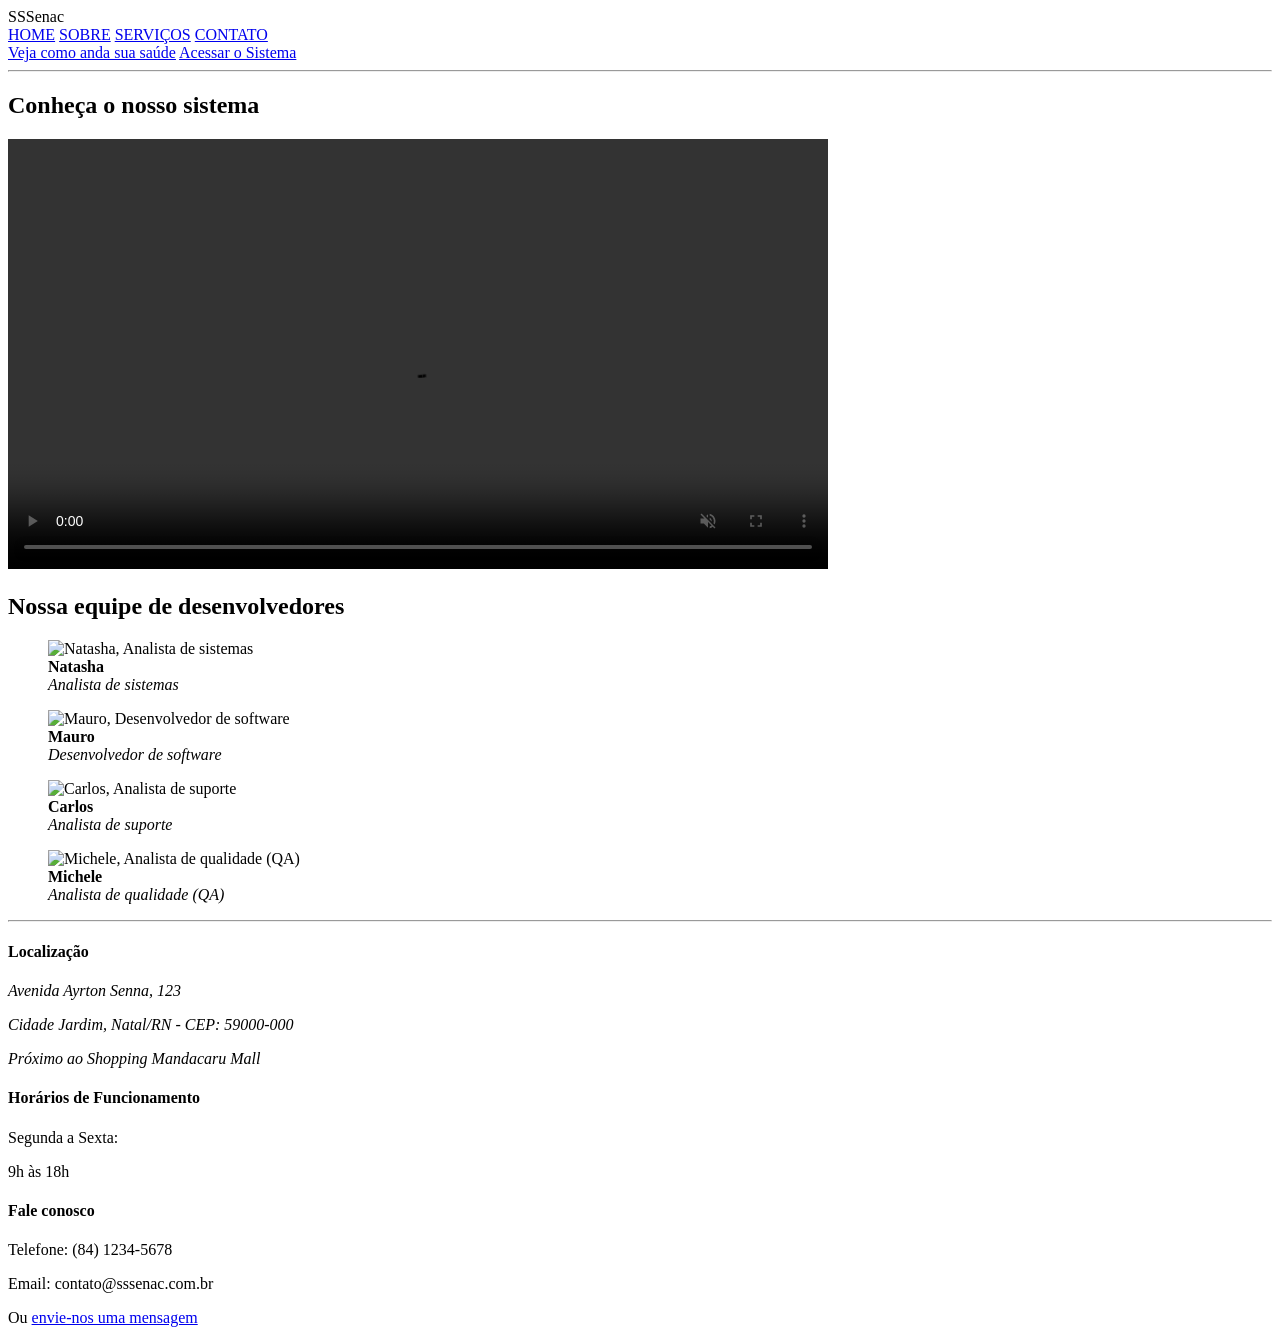
==== index.html @ 485415e0 "primeiro commit: index" ====
<!DOCTYPE html>
<html lang="pt-br">

<head>
    <meta charset="UTF-8">
    <meta name="application-name" content="Projeto SSSenac">
    <meta name="author" content="DevCazzolli">
    <meta name="description" content="SSSenac, Sistema de Saúde Senac, Saúde do Cidadão, funções básicas de saúde">
    <meta name="language" content="pt-br">
    <meta name="viewport" content="width=device-width, initial-scale=1.0">
    <title>Senac - Index</title>
    <link rel="shortcut icon" href="img/imagem 01.jpeg" type="image/x-icon">
</head>

<body>
    <header>
        <!-- LOGOMARCA -->
        <div>
            <span>SS</span><span>Senac</span>
        </div>
        <!-- BARRA DE NAVEGAÇÃO -->
        <nav>
            <a href="index.html">HOME</a>
            <a href="sobre.html">SOBRE</a>
            <a href="servicos.html">SERVIÇOS</a>
            <a href="contato.html">CONTATO</a>
        </nav>
        <!-- BOTÃO PARA A ÁREA DE CÁLCULOS DE SAÚDE -->
        <a href="calc_saude.html" target="_blank"> Veja como anda sua saúde</a>
        <!-- BOTÃO DE ACESSO AO SISTEMA PRINCIPAL -->
        <a href="#" target="_blank">Acessar o Sistema</a>
    </header>

    <hr>

    <main>

        <section>
            <h2>Conheça o nosso sistema</h2>

            <div>
                <video width="820px" height="430px" controls autoplay muted loop>
                    <source src="video/animacao_med.mp4" type="video/mp4" />
                </video>

            </div>

        </section>
        <section>

            <h2>Nossa equipe de desenvolvedores</h2>
            <figure>
                <img src="img/dev1.png" width="200px" height="200px" title="Natasha"
                    alt="Natasha, Analista de sistemas">
                <figcaption>
                    <strong>Natasha</strong> <br>
                    <em>Analista de sistemas</em>
                </figcaption>
            </figure>

            <figure>
                <img src="img/dev2.png" width="200px" height="200px" title="Mauro"
                    alt="Mauro, Desenvolvedor de software">
                <figcaption>
                    <strong>Mauro</strong> <br>
                    <em>Desenvolvedor de software</em>
                </figcaption>
            </figure>

            <figure>
                <img src="img/dev3.png" width="200px" height="200px" title="Carlos" alt="Carlos, Analista de suporte">
                <figcaption>
                    <strong>Carlos</strong> <br>
                    <em>Analista de suporte</em>
                </figcaption>
            </figure>

            <figure>
                <img src="img/dev4.png" width="200px" height="200px" title="Michele" alt="Michele, Analista de qualidade (QA)">
                <figcaption>
                    <strong>Michele</strong> <br>
                    <em>Analista de qualidade (QA)</em>
                </figcaption>
            </figure>


        </section>


    </main>

    <hr>

    <footer>
        <!-- ENDEREÇO -->
        <div>
            <h4>Localização</h4>
            <address>
                <p>Avenida Ayrton Senna, 123</p>
                <p>Cidade Jardim, Natal/RN - CEP: 59000-000</p>
                <p>
                    Próximo ao <city>Shopping Mandacaru Mall</city>
                </p>
            </address>
        </div>
        <!-- HORÁRIO DE FUNCIONAMENTO -->
        <div>
            <h4>Horários de Funcionamento</h4>
            <p>Segunda a Sexta:</p>
            <p>9h às 18h</p>
        </div>
        <!-- CONTATO -->
        <div>
            <h4>Fale conosco</h4>
            <p>Telefone: (84) 1234-5678</p>
            <p>Email: contato@sssenac.com.br</p>
            <p>Ou <a href="contato.html">envie-nos uma mensagem</a></p>
        </div>
    </footer>
</body>

</html>
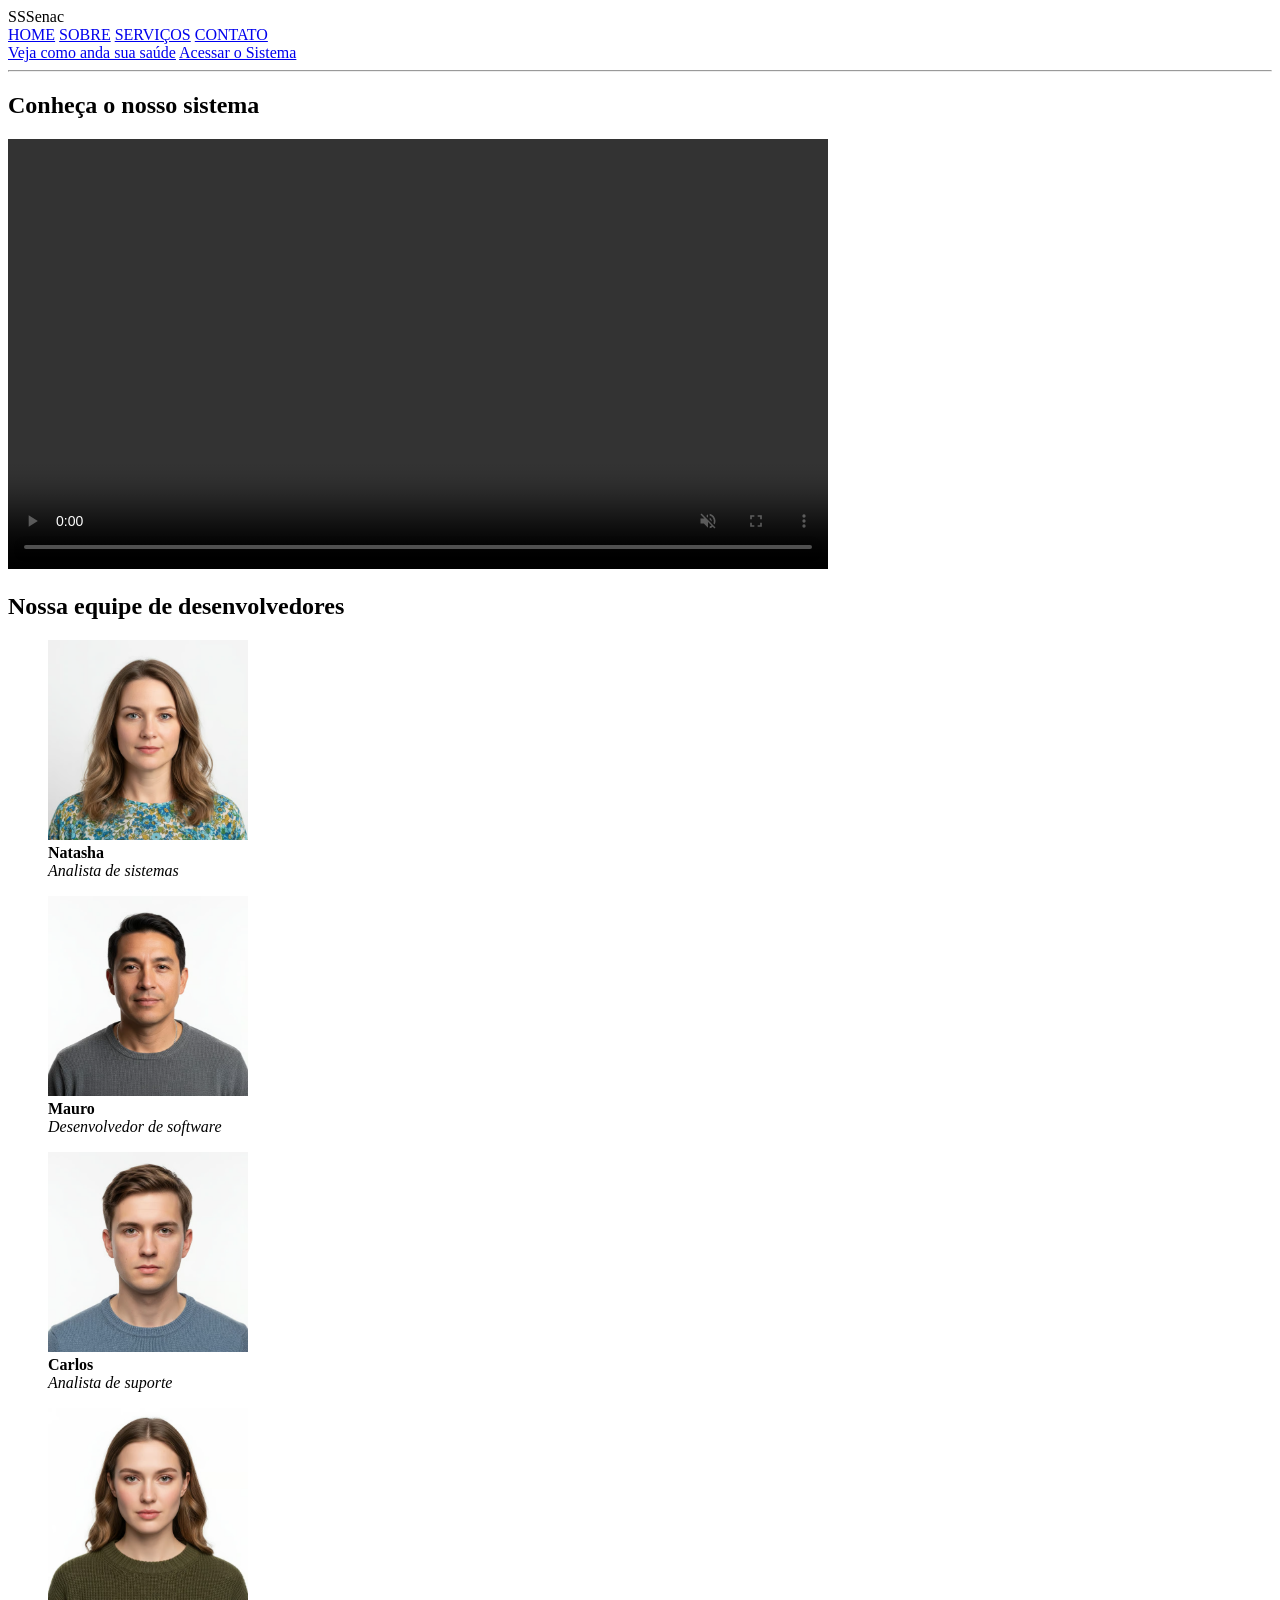
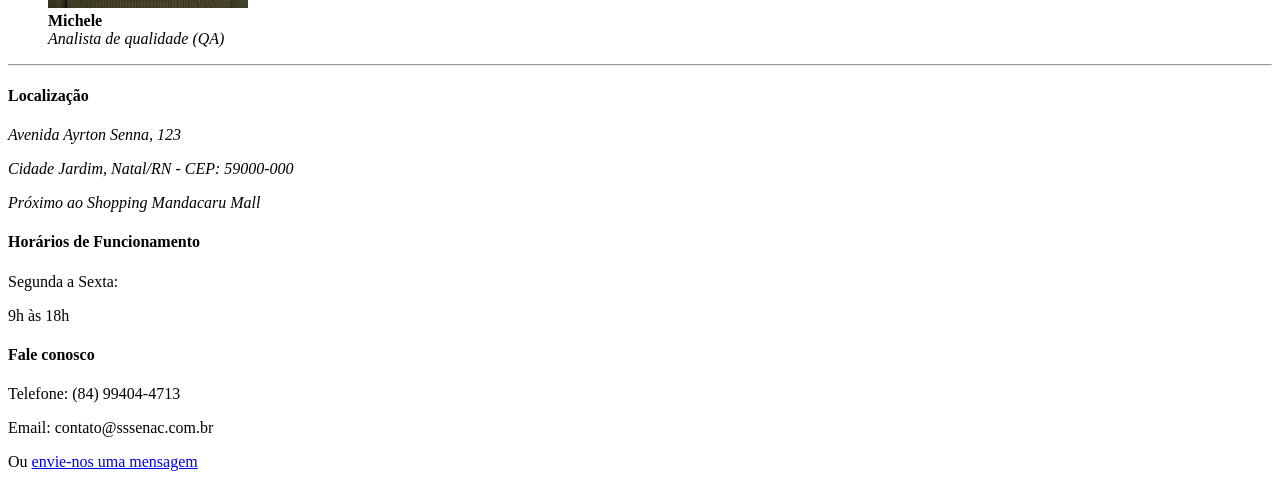
==== commit 5ac2418a: "terceiro commit teste" ====
--- a/index.html
+++ b/index.html
@@ -112,7 +112,7 @@
         <!-- CONTATO -->
         <div>
             <h4>Fale conosco</h4>
-            <p>Telefone: (84) 1234-5678</p>
+            <p>Telefone: (84) 99404-4713</p>
             <p>Email: contato@sssenac.com.br</p>
             <p>Ou <a href="contato.html">envie-nos uma mensagem</a></p>
         </div>
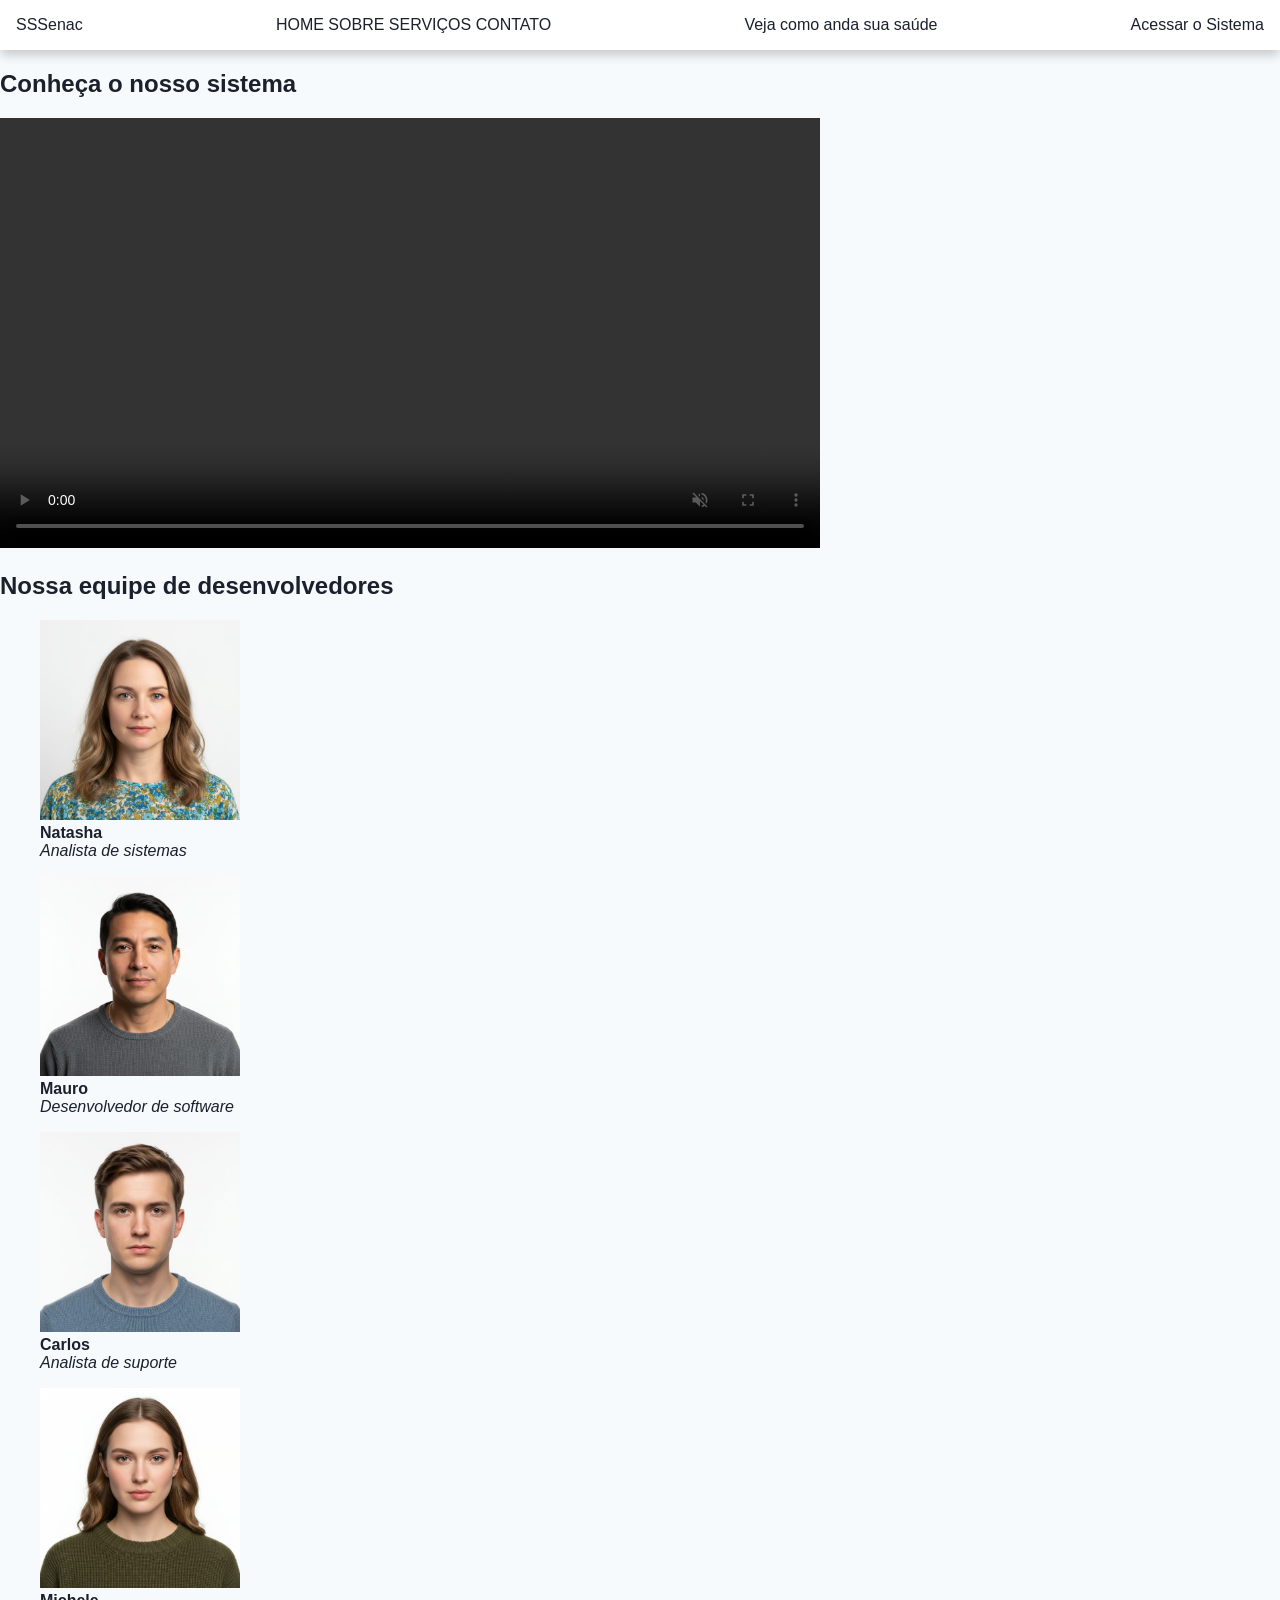
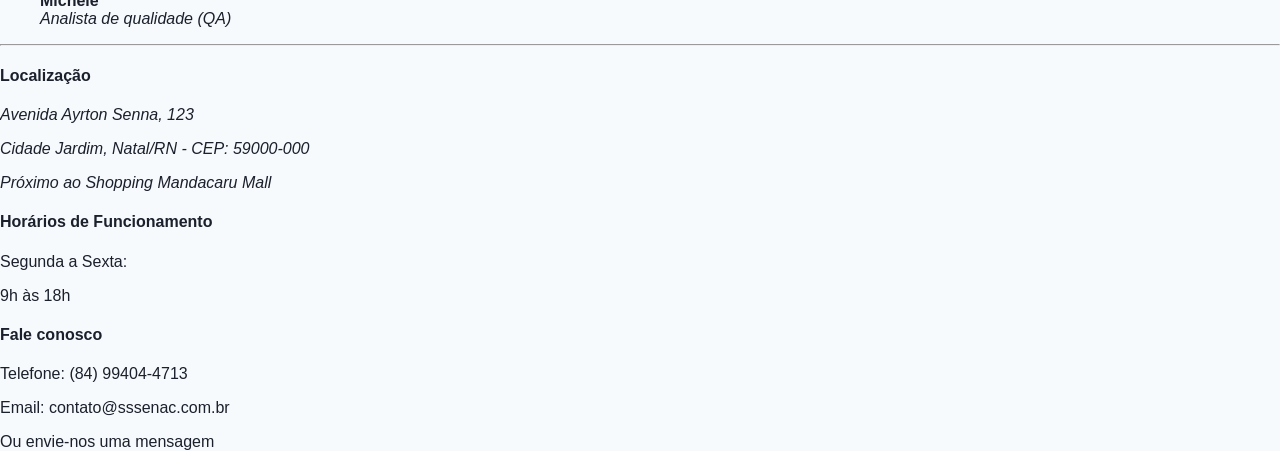
==== commit 3bd557f0: "aula23-04" ====
--- a/index.html
+++ b/index.html
@@ -10,113 +10,134 @@
     <meta name="viewport" content="width=device-width, initial-scale=1.0">
     <title>Senac - Index</title>
     <link rel="shortcut icon" href="img/imagem 01.jpeg" type="image/x-icon">
+    <link href="css/estilo.css" rel="stylesheet">
 </head>
 
 <body>
-    <header>
-        <!-- LOGOMARCA -->
-        <div>
-            <span>SS</span><span>Senac</span>
-        </div>
-        <!-- BARRA DE NAVEGAÇÃO -->
-        <nav>
-            <a href="index.html">HOME</a>
-            <a href="sobre.html">SOBRE</a>
-            <a href="servicos.html">SERVIÇOS</a>
-            <a href="contato.html">CONTATO</a>
-        </nav>
-        <!-- BOTÃO PARA A ÁREA DE CÁLCULOS DE SAÚDE -->
-        <a href="calc_saude.html" target="_blank"> Veja como anda sua saúde</a>
-        <!-- BOTÃO DE ACESSO AO SISTEMA PRINCIPAL -->
-        <a href="#" target="_blank">Acessar o Sistema</a>
-    </header>
 
-    <hr>
+    <div id="principal"> <!--inicio do corpo do html-->
 
-    <main>
+        <header class="header">
 
-        <section>
-            <h2>Conheça o nosso sistema</h2>
+            <div class="container">
 
-            <div>
-                <video width="820px" height="430px" controls autoplay muted loop>
-                    <source src="video/animacao_med.mp4" type="video/mp4" />
-                </video>
+                <div class="header-content">
+                    
+                    <!-- LOGOMARCA -->
+                    <div class="logo">
+                        <span class="primary-color">SS</span><span class="secondary-color">Senac</span>
+                    </div>
+                    
+                    <!-- BARRA DE NAVEGAÇÃO -->
+                    <nav class="nav-menu">
+                        <a href="index.html">HOME</a>
+                        <a href="sobre.html">SOBRE</a>
+                        <a href="servicos.html">SERVIÇOS</a>
+                        <a href="contato.html">CONTATO</a>
+                    </nav>
+                    
+                    <!-- BOTÃO PARA A ÁREA DE CÁLCULOS DE SAÚDE -->
+                    <a href="calc_saude.html" target="_blank" class="btn-saude"> Veja como anda sua saúde</a>
+                    
+                    <!-- BOTÃO DE ACESSO AO SISTEMA PRINCIPAL -->
+                    <a href="#" target="_blank" class="btn-login">Acessar o Sistema</a>
+                
+                </div>
 
             </div>
 
-        </section>
-        <section>
+        </header>
 
-            <h2>Nossa equipe de desenvolvedores</h2>
-            <figure>
-                <img src="img/dev1.png" width="200px" height="200px" title="Natasha"
-                    alt="Natasha, Analista de sistemas">
-                <figcaption>
-                    <strong>Natasha</strong> <br>
-                    <em>Analista de sistemas</em>
-                </figcaption>
-            </figure>
+       
 
-            <figure>
-                <img src="img/dev2.png" width="200px" height="200px" title="Mauro"
-                    alt="Mauro, Desenvolvedor de software">
-                <figcaption>
-                    <strong>Mauro</strong> <br>
-                    <em>Desenvolvedor de software</em>
-                </figcaption>
-            </figure>
+        <main>
 
-            <figure>
-                <img src="img/dev3.png" width="200px" height="200px" title="Carlos" alt="Carlos, Analista de suporte">
-                <figcaption>
-                    <strong>Carlos</strong> <br>
-                    <em>Analista de suporte</em>
-                </figcaption>
-            </figure>
+            <section>
+                <h2>Conheça o nosso sistema</h2>
 
-            <figure>
-                <img src="img/dev4.png" width="200px" height="200px" title="Michele" alt="Michele, Analista de qualidade (QA)">
-                <figcaption>
-                    <strong>Michele</strong> <br>
-                    <em>Analista de qualidade (QA)</em>
-                </figcaption>
-            </figure>
+                <div>
+                    <video width="820px" height="430px" controls autoplay muted loop>
+                        <source src="video/animacao_med.mp4" type="video/mp4" />
+                    </video>
+
+                </div>
+
+            </section>
+            <section>
+
+                <h2>Nossa equipe de desenvolvedores</h2>
+                <figure>
+                    <img src="img/dev1.png" width="200px" height="200px" title="Natasha"
+                        alt="Natasha, Analista de sistemas">
+                    <figcaption>
+                        <strong>Natasha</strong> <br>
+                        <em>Analista de sistemas</em>
+                    </figcaption>
+                </figure>
+
+                <figure>
+                    <img src="img/dev2.png" width="200px" height="200px" title="Mauro"
+                        alt="Mauro, Desenvolvedor de software">
+                    <figcaption>
+                        <strong>Mauro</strong> <br>
+                        <em>Desenvolvedor de software</em>
+                    </figcaption>
+                </figure>
+
+                <figure>
+                    <img src="img/dev3.png" width="200px" height="200px" title="Carlos"
+                        alt="Carlos, Analista de suporte">
+                    <figcaption>
+                        <strong>Carlos</strong> <br>
+                        <em>Analista de suporte</em>
+                    </figcaption>
+                </figure>
+
+                <figure>
+                    <img src="img/dev4.png" width="200px" height="200px" title="Michele"
+                        alt="Michele, Analista de qualidade (QA)">
+                    <figcaption>
+                        <strong>Michele</strong> <br>
+                        <em>Analista de qualidade (QA)</em>
+                    </figcaption>
+                </figure>
 
 
-        </section>
+            </section>
 
 
-    </main>
+        </main>
 
-    <hr>
+        <hr>
 
-    <footer>
-        <!-- ENDEREÇO -->
-        <div>
-            <h4>Localização</h4>
-            <address>
-                <p>Avenida Ayrton Senna, 123</p>
-                <p>Cidade Jardim, Natal/RN - CEP: 59000-000</p>
-                <p>
-                    Próximo ao <city>Shopping Mandacaru Mall</city>
-                </p>
-            </address>
-        </div>
-        <!-- HORÁRIO DE FUNCIONAMENTO -->
-        <div>
-            <h4>Horários de Funcionamento</h4>
-            <p>Segunda a Sexta:</p>
-            <p>9h às 18h</p>
-        </div>
-        <!-- CONTATO -->
-        <div>
-            <h4>Fale conosco</h4>
-            <p>Telefone: (84) 99404-4713</p>
-            <p>Email: contato@sssenac.com.br</p>
-            <p>Ou <a href="contato.html">envie-nos uma mensagem</a></p>
-        </div>
-    </footer>
+        <footer>
+            <!-- ENDEREÇO -->
+            <div>
+                <h4>Localização</h4>
+                <address>
+                    <p>Avenida Ayrton Senna, 123</p>
+                    <p>Cidade Jardim, Natal/RN - CEP: 59000-000</p>
+                    <p>
+                        Próximo ao <city>Shopping Mandacaru Mall</city>
+                    </p>
+                </address>
+            </div>
+            <!-- HORÁRIO DE FUNCIONAMENTO -->
+            <div>
+                <h4>Horários de Funcionamento</h4>
+                <p>Segunda a Sexta:</p>
+                <p>9h às 18h</p>
+            </div>
+            <!-- CONTATO -->
+            <div>
+                <h4>Fale conosco</h4>
+                <p>Telefone: (84) 99404-4713</p>
+                <p>Email: contato@sssenac.com.br</p>
+                <p>Ou <a href="contato.html">envie-nos uma mensagem</a></p>
+            </div>
+        </footer>
+
+    </div>
 </body>
 
 </html>
--- a/css/estilo.css
+++ b/css/estilo.css
@@ -0,0 +1,55 @@
+:root {
+    --primary-color: #6366f1;
+    --secondary-color: #8b5cf6;
+    --text-color: #1a202c;
+    --alternative-color: #6d28d9;
+
+    --dark-bg-color: #1e293b;
+    --light-bg-color: #f7fafc;
+
+    --white-color: #fff;
+}
+
+* {
+    box-sizing: border-box;
+}
+
+body {
+    margin: 0;
+    padding: 0;
+}
+
+#principal {
+    margin: 0;
+    padding: 0;
+
+    font-family: 'Inter', sans-serif;
+    color: var(--text-color);
+    background-color: var(--light-bg-color);
+}
+
+a {
+    text-decoration: none;
+    color: inherit
+}
+
+.container {
+    width: 100%;
+    max-width: 1280px;
+    margin: 0 auto;
+    padding: 0;
+}
+
+.header {
+    background-color: var(--white-color);
+    box-shadow: 0 6px 10px -1px rgba(0, 0, 0, 0.2);
+    position: sticky;
+    top: 0;
+}
+
+.header-content {
+    display: flex;
+    justify-content: space-between;
+    align-items: center;
+    padding: 16px;
+}
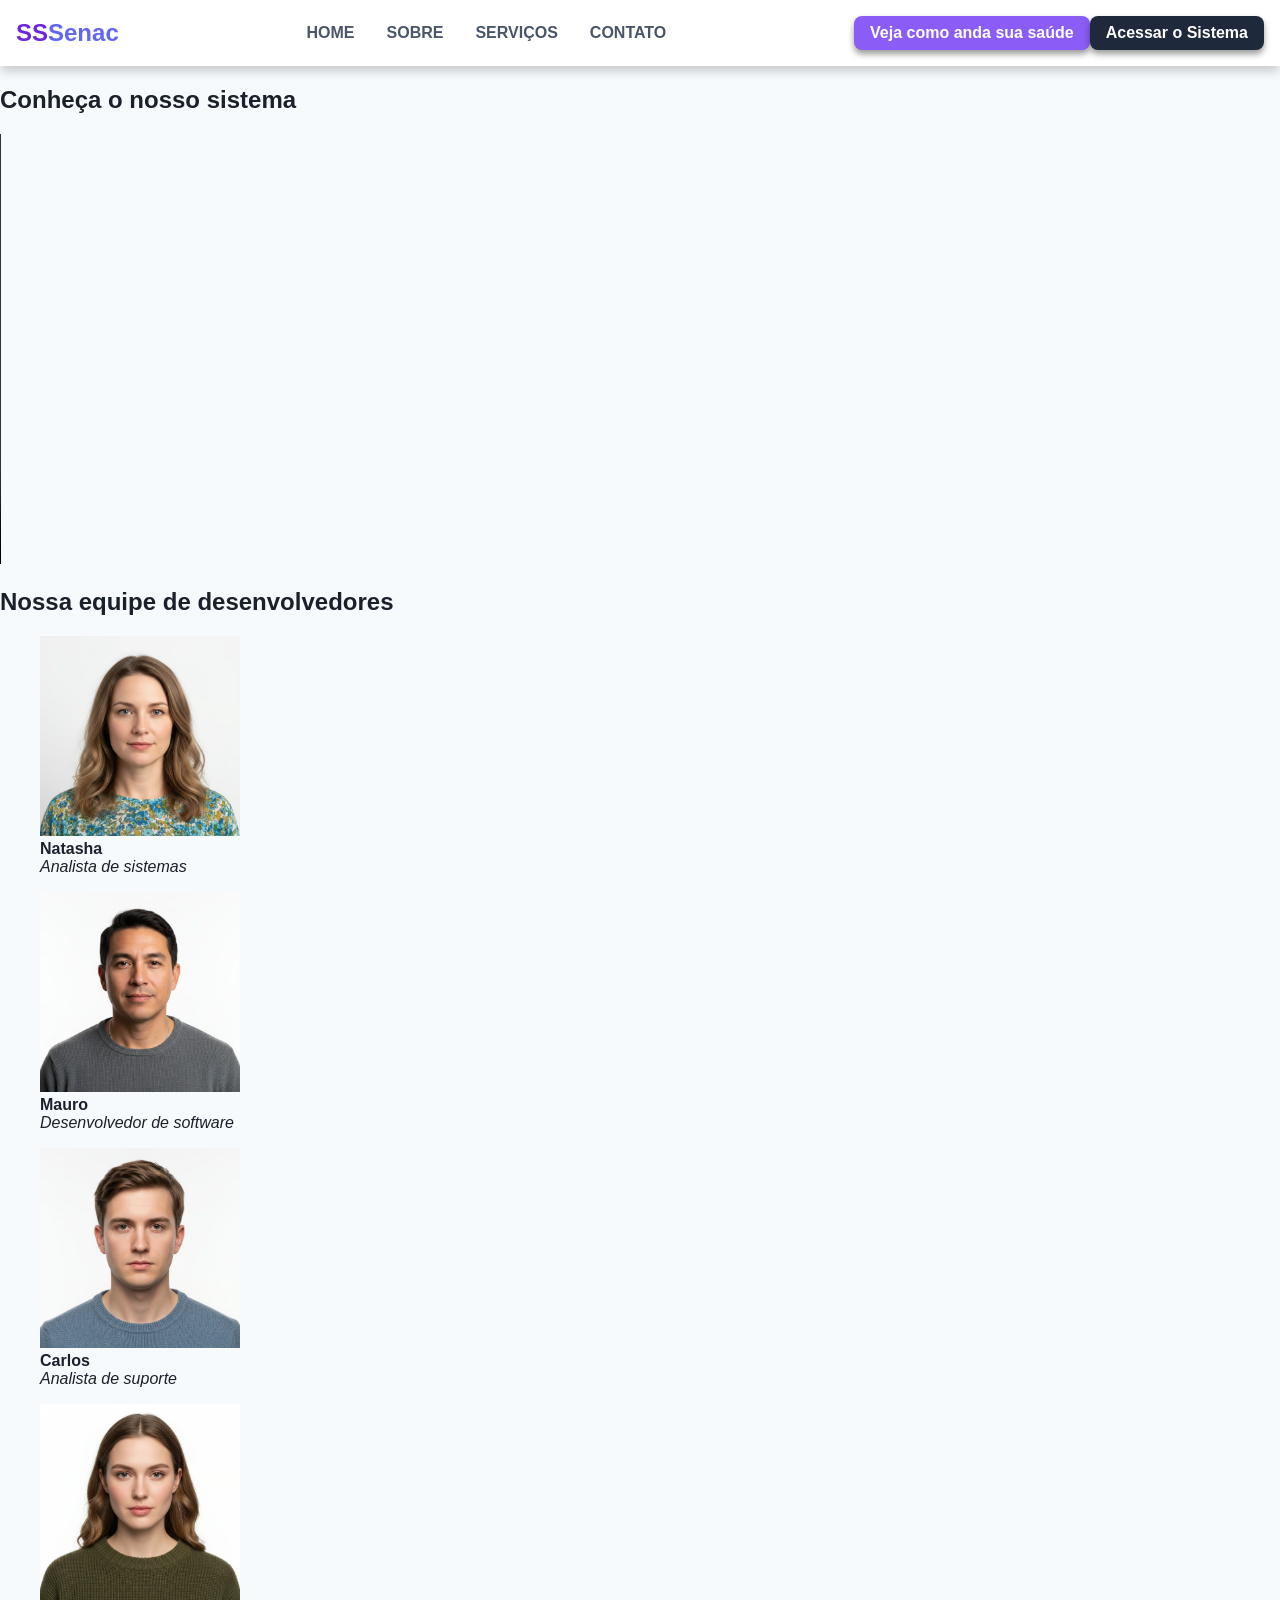
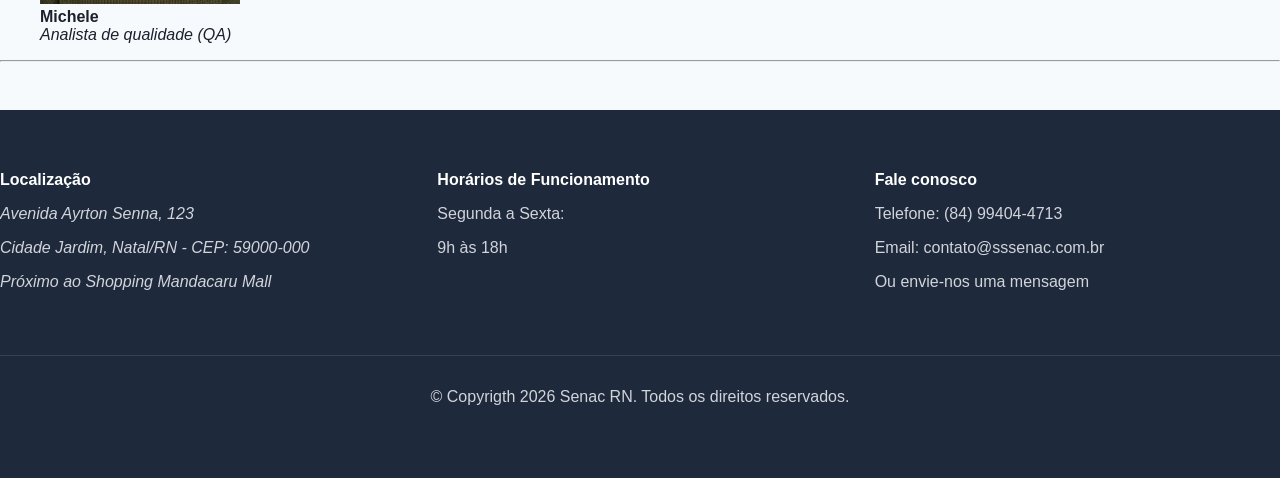
==== commit 78dc87e3: "aula28-04" ====
--- a/index.html
+++ b/index.html
@@ -17,17 +17,17 @@
 
     <div id="principal"> <!--inicio do corpo do html-->
 
-        <header class="header">
+        <header class="header"> <!-- TAG SEMANTICA-->
 
-            <div class="container">
+            <div class="container"> <!-- TAG DE ALINHAMENTO-->
 
                 <div class="header-content">
-                    
+
                     <!-- LOGOMARCA -->
                     <div class="logo">
-                        <span class="primary-color">SS</span><span class="secondary-color">Senac</span>
+                        SS<span>Senac</span>
                     </div>
-                    
+
                     <!-- BARRA DE NAVEGAÇÃO -->
                     <nav class="nav-menu">
                         <a href="index.html">HOME</a>
@@ -35,20 +35,20 @@
                         <a href="servicos.html">SERVIÇOS</a>
                         <a href="contato.html">CONTATO</a>
                     </nav>
-                    
+
                     <!-- BOTÃO PARA A ÁREA DE CÁLCULOS DE SAÚDE -->
                     <a href="calc_saude.html" target="_blank" class="btn-saude"> Veja como anda sua saúde</a>
-                    
+
                     <!-- BOTÃO DE ACESSO AO SISTEMA PRINCIPAL -->
-                    <a href="#" target="_blank" class="btn-login">Acessar o Sistema</a>
-                
+                    <a href="#" target="_blank" class="btn-saude btn-login">Acessar o Sistema</a>
+
                 </div>
 
             </div>
 
         </header>
 
-       
+
 
         <main>
 
@@ -110,31 +110,46 @@
 
         <hr>
 
-        <footer>
-            <!-- ENDEREÇO -->
-            <div>
-                <h4>Localização</h4>
-                <address>
-                    <p>Avenida Ayrton Senna, 123</p>
-                    <p>Cidade Jardim, Natal/RN - CEP: 59000-000</p>
+        <footer id="contato" class="footer"> <!--SEMANTICA-->
+
+            <div class="container"> <!--CONTAINER PARA ALINHAMENTO-->
+                
+                <div class="footer-grid">
+                    <!-- ENDEREÇO -->
+                    <div>
+                        <h4>Localização</h4>
+                        <address>
+                            <p>Avenida Ayrton Senna, 123</p>
+                            <p>Cidade Jardim, Natal/RN - CEP: 59000-000</p>
+                            <p>
+                                Próximo ao <city>Shopping Mandacaru Mall</city>
+                            </p>
+                        </address>
+                    </div>
+                    <!-- HORÁRIO DE FUNCIONAMENTO -->
+                    <div>
+                        <h4>Horários de Funcionamento</h4>
+                        <p>Segunda a Sexta:</p>
+                        <p>9h às 18h</p>
+                    </div>
+                    <!-- CONTATO -->
+                    <div>
+                        <h4>Fale conosco</h4>
+                        <p>Telefone: (84) 99404-4713</p>
+                        <p>Email: contato@sssenac.com.br</p>
+                        <p>Ou <a href="contato.html">envie-nos uma mensagem</a></p>
+                    </div>
+
+                </div>
+                <!--COPYRIGHT-->
+                <div class="footer-copyright"> 
                     <p>
-                        Próximo ao <city>Shopping Mandacaru Mall</city>
+                        &copy; Copyrigth 2026 Senac RN. Todos os direitos reservados. 
                     </p>
-                </address>
+                </div>
+
             </div>
-            <!-- HORÁRIO DE FUNCIONAMENTO -->
-            <div>
-                <h4>Horários de Funcionamento</h4>
-                <p>Segunda a Sexta:</p>
-                <p>9h às 18h</p>
-            </div>
-            <!-- CONTATO -->
-            <div>
-                <h4>Fale conosco</h4>
-                <p>Telefone: (84) 99404-4713</p>
-                <p>Email: contato@sssenac.com.br</p>
-                <p>Ou <a href="contato.html">envie-nos uma mensagem</a></p>
-            </div>
+
         </footer>
 
     </div>
--- a/css/estilo.css
+++ b/css/estilo.css
@@ -8,17 +8,22 @@
     --light-bg-color: #f7fafc;
 
     --white-color: #fff;
+
+    --radius-medio: 8px;
+    --radius-pqno: 4px;
+    --radius-grande: 12px;
 }
 
+/* PRIMEIRA COISA A SE FAZER AO CRIAR UM SITE */
 * {
     box-sizing: border-box;
 }
-
+/* Retirar qualquer formatação dos browser */
 body {
     margin: 0;
     padding: 0;
 }
-
+/* DIV QUE ACOMPANHA O CONTEUDO DO CORPO (BODY) - NÃO É OBRIGATÓRIO, MAS É BOA PRÁTICA */
 #principal {
     margin: 0;
     padding: 0;
@@ -52,4 +57,79 @@
     justify-content: space-between;
     align-items: center;
     padding: 16px;
-}+}
+
+.logo {
+    font-size: 24px;
+    font-weight: 800;
+    color: var(--alternative-color);
+}
+
+.logo span{
+    color: var(--primary-color);
+}
+
+.nav-menu {
+    flex-grow: 1;
+    justify-content: center;
+    gap: 32px;
+    display: flex;
+}
+
+.nav-menu a {
+    font-weight: 600;
+    color: #4a5568;
+    transition: color 0.6s;
+}
+
+.nav-menu a:hover {
+    color: var(--primary-color);
+} 
+
+.btn-saude {
+    padding: 8px 16px;
+    background-color: var(--secondary-color);
+    color: var(--white-color);
+    font-weight: 600;
+    border-radius: var(--radius-medio);
+    box-shadow: 0 4px 6px rgba(0, 0, 0, 0.4);
+    transition: all 0.6s;
+}
+
+.btn-saude:hover {
+    transform: scale(1.05);
+}
+
+.btn-login {
+    background-color: var(--dark-bg-color);
+}
+
+/* FOOTER */
+
+.footer{
+    background-color: var(--dark-bg-color);
+    color: #d1d5db;
+    margin-top: 48px;
+    padding: 40px 0;
+}
+
+.footer-grid {
+    display: grid;
+    grid-template-columns: 1fr 1fr 1fr;
+    gap: 32px;
+    text-align: left;
+}
+
+.footer-grid h4 {
+    front-weight: 700;
+    front-size: 20px;
+    color: var(--white-color);
+    margin-bottom: 16px;
+}
+
+.footer-copyright {
+    text-align: center;
+    margin-top: 48px;
+    padding: 16px;
+    border-top: 1px solid #374151;
+}
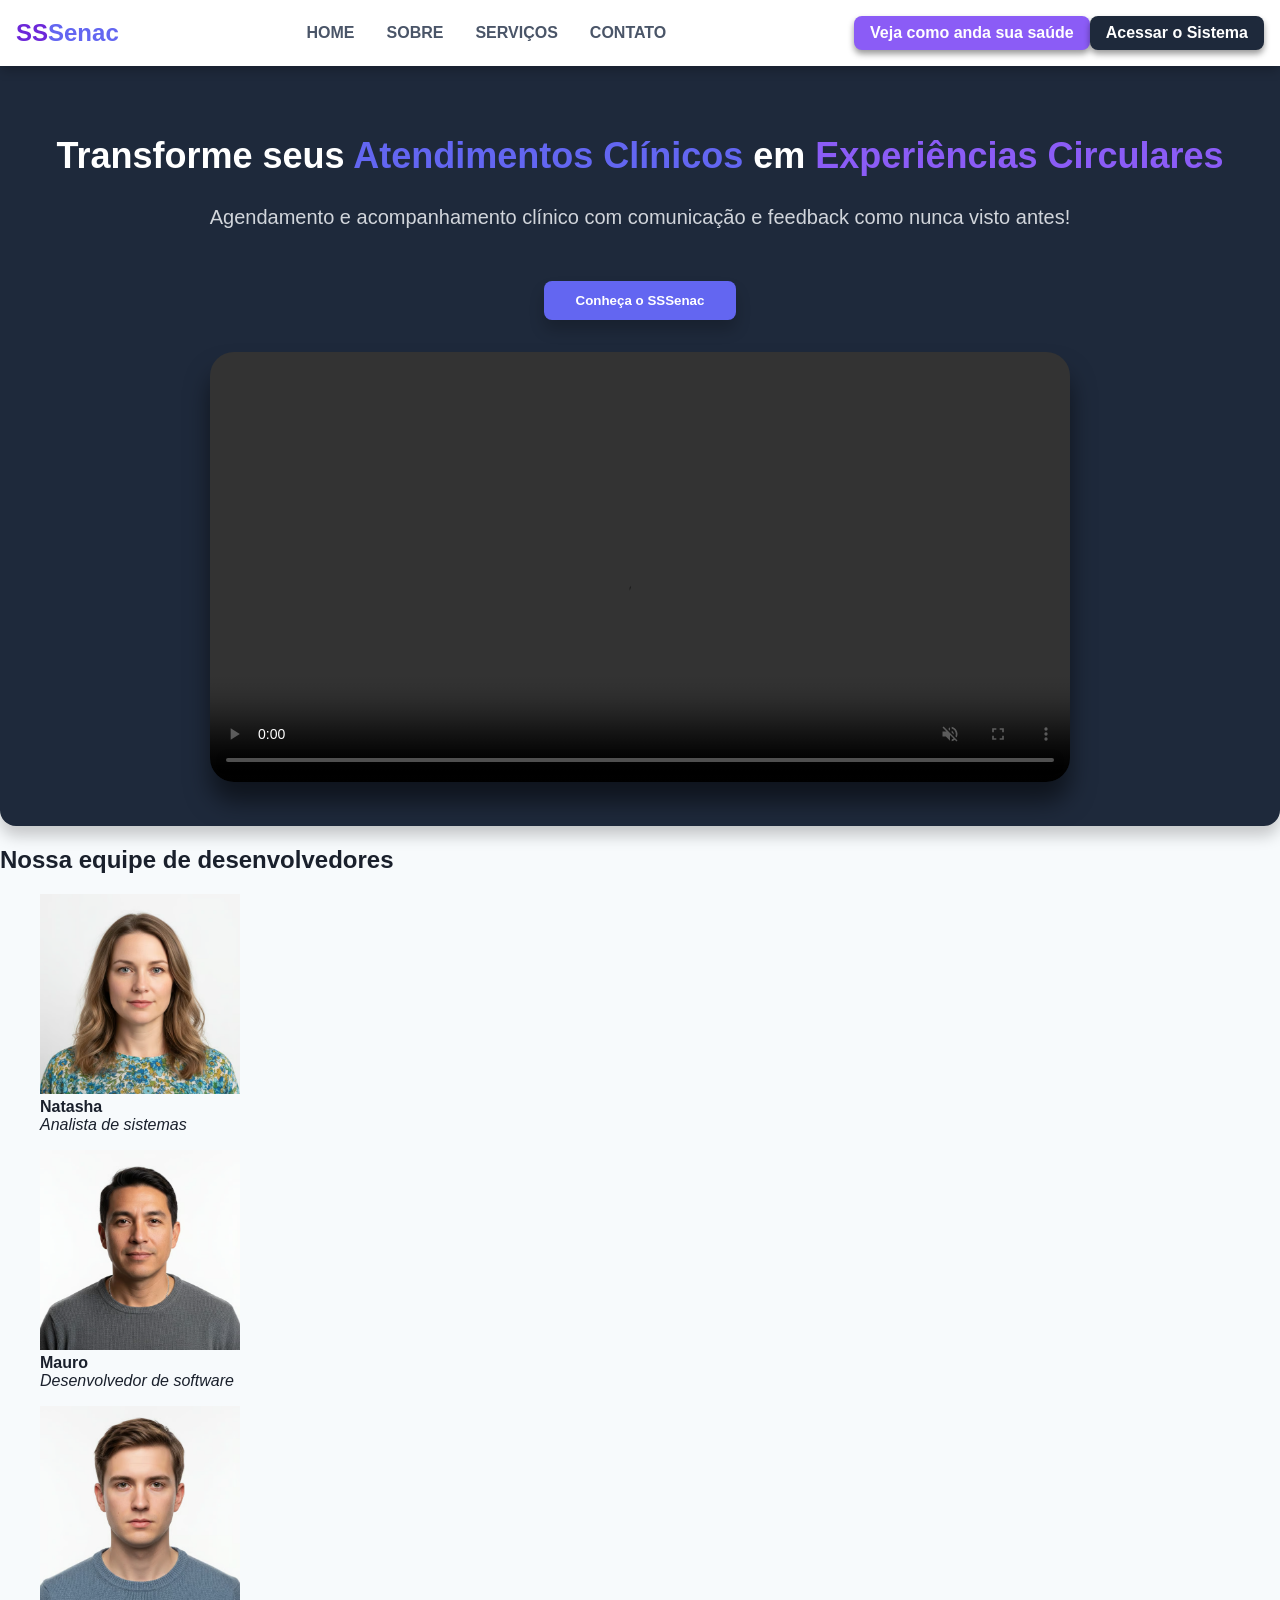
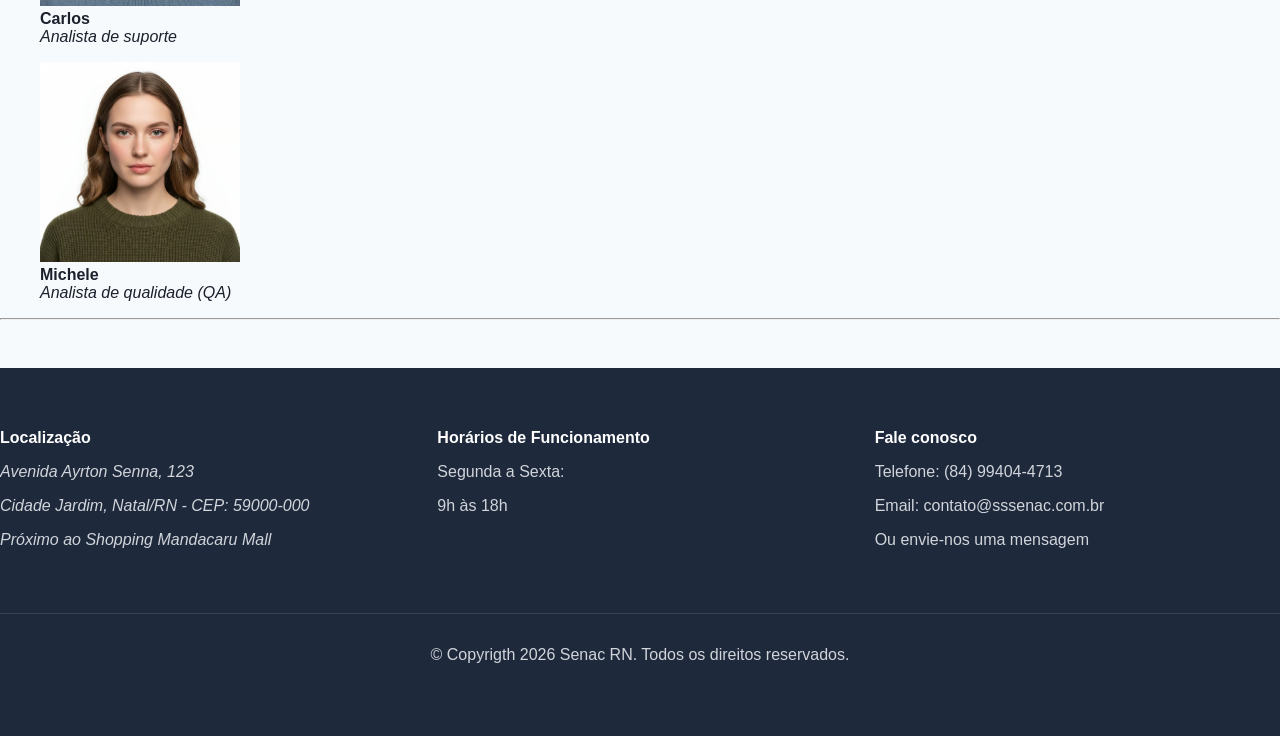
==== commit e5794051: "aula30-04" ====
--- a/index.html
+++ b/index.html
@@ -10,7 +10,7 @@
     <meta name="viewport" content="width=device-width, initial-scale=1.0">
     <title>Senac - Index</title>
     <link rel="shortcut icon" href="img/imagem 01.jpeg" type="image/x-icon">
-    <link href="css/estilo.css" rel="stylesheet">
+    <link href="css/index.css" rel="stylesheet">
 </head>
 
 <body>
@@ -52,13 +52,34 @@
 
         <main>
 
-            <section>
-                <h2>Conheça o nosso sistema</h2>
+            <section id="hero" class="hero-section"> <!--SEMANTICA-->
 
-                <div>
-                    <video width="820px" height="430px" controls autoplay muted loop>
-                        <source src="video/animacao_med.mp4" type="video/mp4" />
-                    </video>
+                <div class="container"> <!--CONTAINER PARA ALINHAMENTO-->
+
+                    <div class="hero-content">
+
+                        <div class="hero-text">
+                            <h1>
+                                Transforme seus <span>Atendimentos Clínicos</span> em <span
+                                    class="secondary-text">Experiências Circulares</span>
+                            </h1>
+                            <p>
+                                Agendamento e acompanhamento clínico com comunicação e feedback como nunca visto antes!
+                            </p>
+
+                            <button class="btn-hero"> Conheça o SSSenac </button>
+
+                        </div>
+
+                        <div class="hero-video-container">
+
+                            <video width="820px" height="430px" controls autoplay muted loop>
+                                <source src="video/animacao_med.mp4" type="video/mp4" />
+                            </video>
+                            
+                        </div>
+
+                    </div>
 
                 </div>
 
@@ -113,7 +134,7 @@
         <footer id="contato" class="footer"> <!--SEMANTICA-->
 
             <div class="container"> <!--CONTAINER PARA ALINHAMENTO-->
-                
+
                 <div class="footer-grid">
                     <!-- ENDEREÇO -->
                     <div>
@@ -142,9 +163,9 @@
 
                 </div>
                 <!--COPYRIGHT-->
-                <div class="footer-copyright"> 
+                <div class="footer-copyright">
                     <p>
-                        &copy; Copyrigth 2026 Senac RN. Todos os direitos reservados. 
+                        &copy; Copyrigth 2026 Senac RN. Todos os direitos reservados.
                     </p>
                 </div>
 
--- a/css/index.css
+++ b/css/index.css
@@ -0,0 +1,78 @@
+@import url("estilo.css");
+
+main {
+    flex-grow: 1;
+}
+
+/* SEÇÃO HERO */
+
+.hero-section {
+    background-color: var(--dark-bg-color);
+    color: var(--white-color);
+    padding: 40px 0;
+
+    border-bottom-left-radius: 16px;
+    border-bottom-right-radius: 16px;
+    box-shadow: 0 10px 15px rgba(0, 0, 0, 0.2);
+}
+
+.hero-content {
+    display: flex;
+    flex-direction: column;
+    align-items: center;
+    justify-content: space-between;
+    text-align: center;
+}
+.hero-text {
+    margin-bottom: 32px;
+}
+
+.hero-text h1 {
+    font-size: 36px;
+    font-weight: 800;
+    line-height: 40px;
+}
+
+.hero-text span {
+    color: var(--primary-color);
+}
+
+.hero-text .secondary-text {
+    color: var(--secondary-color);
+}
+
+.hero-text p {
+    margin-top: 16px;
+    font-size: 20px;
+    color: #d1d5db;
+}
+
+.btn-hero {
+    margin-top: 32px;
+    padding: 12px 32px;
+    background-color: var(--primary-color);
+    color: var(--white-color);
+    font-weight: 700;
+    border-radius: var(--radius-medio);
+    box-shadow: 0 10px 15px rgba(0, 0, 0, 0.2);
+    border: none;
+    cursor: pointer;
+    transition: all 0.3s;
+}
+
+.btn-hero:hover {
+    background-color: #4f46e5;
+    transform: translate(-2px);
+}
+
+.hero-video-container video{
+    border-radius: 24px;
+    box-shadow: 0 20px 25px rgba(0, 0, 0, 0.5);
+    width: 100%;
+    max-width: 1000px;
+    transition: transform 0.3s;
+}
+
+.hero-video-container video:hover{
+    transform: scale(1.05);
+}
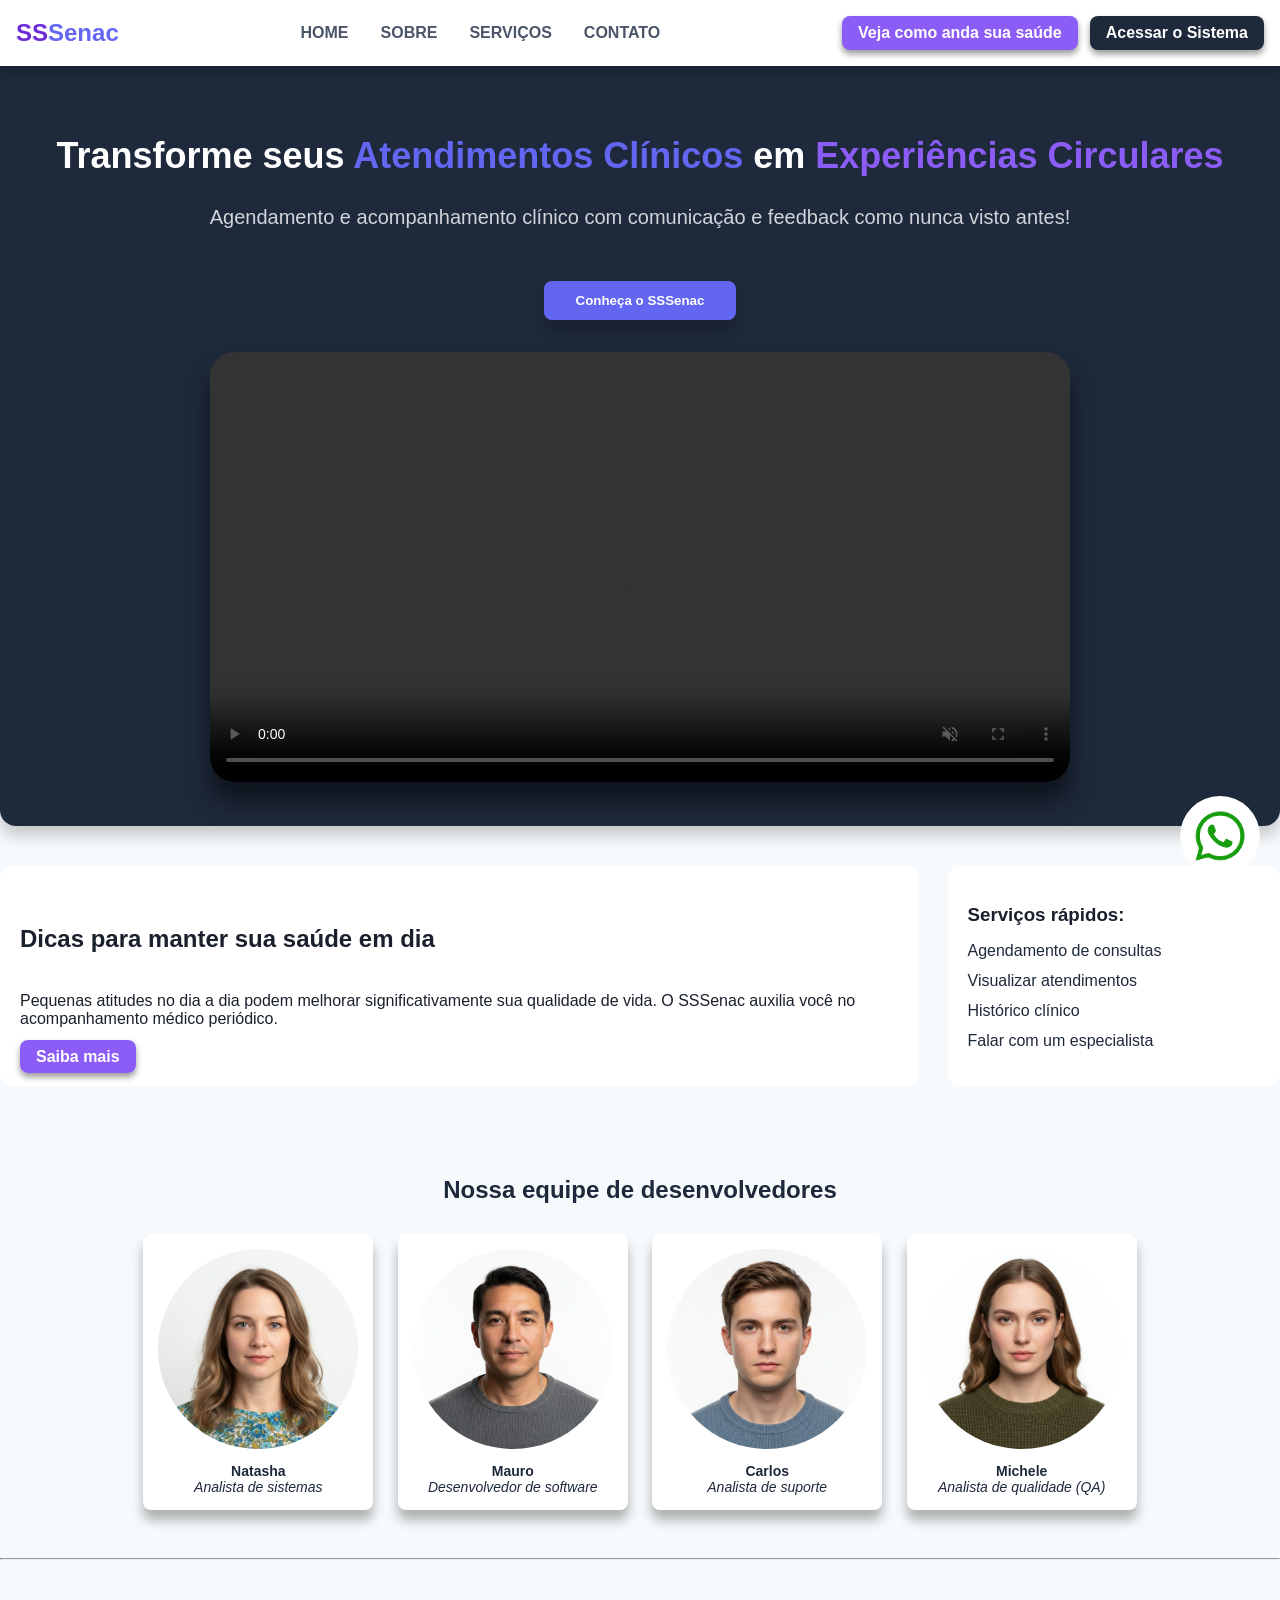
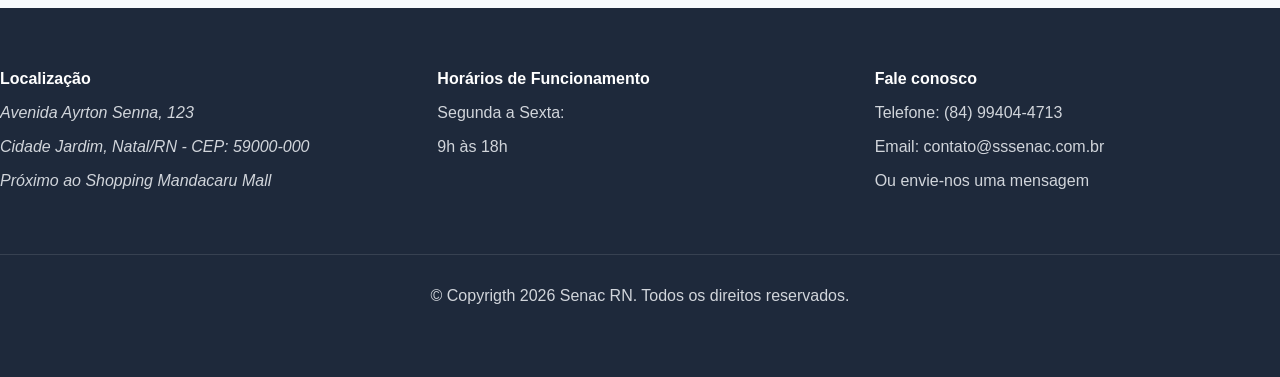
==== commit daeb5aa5: "aula11-05" ====
--- a/index.html
+++ b/index.html
@@ -17,6 +17,10 @@
 
     <div id="principal"> <!--inicio do corpo do html-->
 
+        <a href="#">
+            <img src="img/whats.png" alt="Fale com o comercial via Whatsapp" title="Contato comercial">
+        </a>
+
         <header class="header"> <!-- TAG SEMANTICA-->
 
             <div class="container"> <!-- TAG DE ALINHAMENTO-->
@@ -76,7 +80,7 @@
                             <video width="820px" height="430px" controls autoplay muted loop>
                                 <source src="video/animacao_med.mp4" type="video/mp4" />
                             </video>
-                            
+
                         </div>
 
                     </div>
@@ -84,45 +88,92 @@
                 </div>
 
             </section>
-            <section>
-
-                <h2>Nossa equipe de desenvolvedores</h2>
-                <figure>
-                    <img src="img/dev1.png" width="200px" height="200px" title="Natasha"
-                        alt="Natasha, Analista de sistemas">
-                    <figcaption>
-                        <strong>Natasha</strong> <br>
-                        <em>Analista de sistemas</em>
-                    </figcaption>
-                </figure>
-
-                <figure>
-                    <img src="img/dev2.png" width="200px" height="200px" title="Mauro"
-                        alt="Mauro, Desenvolvedor de software">
-                    <figcaption>
-                        <strong>Mauro</strong> <br>
-                        <em>Desenvolvedor de software</em>
-                    </figcaption>
-                </figure>
-
-                <figure>
-                    <img src="img/dev3.png" width="200px" height="200px" title="Carlos"
-                        alt="Carlos, Analista de suporte">
-                    <figcaption>
-                        <strong>Carlos</strong> <br>
-                        <em>Analista de suporte</em>
-                    </figcaption>
-                </figure>
-
-                <figure>
-                    <img src="img/dev4.png" width="200px" height="200px" title="Michele"
-                        alt="Michele, Analista de qualidade (QA)">
-                    <figcaption>
-                        <strong>Michele</strong> <br>
-                        <em>Analista de qualidade (QA)</em>
-                    </figcaption>
-                </figure>
-
+
+            <section class="extra"> <!--SEMANTICA-->
+
+                <div class="container"> <!--CONTAINER PARA ALINHAMENTO-->
+
+                    <div class="content-grid"> <!--CONTEUDO VERDADEIRO-->
+
+                        <article class="artigo-saude">
+                            <h2> Dicas para manter sua saúde em dia</h2>
+                            <p>
+                                Pequenas atitudes no dia a dia podem melhorar significativamente sua qualidade de vida.
+                                O SSSenac auxilia você no acompanhamento médico periódico.
+                            </p>
+
+                            <a href="#" class="btn-saude"> Saiba mais </a>
+
+                        </article>
+
+                        <aside class="sidebar">
+
+                            <h3> Serviços rápidos: </h3>
+
+                            <ul><!--LISTA DE ITENS NÃO ORDENADOS-->
+                                <li><a href="#"> Agendamento de consultas </a></li>
+                                <li><a href="#"> Visualizar atendimentos </a></li>
+                                <li><a href="#"> Histórico clínico </a></li>
+                                <li><a href="#"> Falar com um especialista </a></li>
+                            </ul>
+
+                        </aside>
+
+                    </div>
+
+
+                </div>
+
+
+            </section>
+
+
+            <section class="desenvolvedores"> <!--SEMANTICA-->
+
+                <div class="container"> <!--CONTAINER PARA ALINHAMENTO-->
+
+                    <div class="dev-content">
+
+                        <h2>Nossa equipe de desenvolvedores</h2>
+                        <figure>
+                            <img src="img/dev1.png" width="200px" height="200px" title="Natasha"
+                                alt="Natasha, Analista de sistemas">
+                            <figcaption>
+                                <strong>Natasha</strong> <br>
+                                <em>Analista de sistemas</em>
+                            </figcaption>
+                        </figure>
+
+                        <figure>
+                            <img src="img/dev2.png" width="200px" height="200px" title="Mauro"
+                                alt="Mauro, Desenvolvedor de software">
+                            <figcaption>
+                                <strong>Mauro</strong> <br>
+                                <em>Desenvolvedor de software</em>
+                            </figcaption>
+                        </figure>
+
+                        <figure>
+                            <img src="img/dev3.png" width="200px" height="200px" title="Carlos"
+                                alt="Carlos, Analista de suporte">
+                            <figcaption>
+                                <strong>Carlos</strong> <br>
+                                <em>Analista de suporte</em>
+                            </figcaption>
+                        </figure>
+
+                        <figure>
+                            <img src="img/dev4.png" width="200px" height="200px" title="Michele"
+                                alt="Michele, Analista de qualidade (QA)">
+                            <figcaption>
+                                <strong>Michele</strong> <br>
+                                <em>Analista de qualidade (QA)</em>
+                            </figcaption>
+                        </figure>
+
+                    </div>
+
+                </div>
 
             </section>
 
--- a/css/index.css
+++ b/css/index.css
@@ -75,4 +75,68 @@
 
 .hero-video-container video:hover{
     transform: scale(1.05);
-}+}
+/* COMEÇANDO A ÁREA DO ARTIGO E DA BARRA LATERAL DE ITENS RELACIONADOS */
+.extra{
+    padding: 40px 0;
+}
+
+.content-grid{
+    display: flex;
+    align-items: start;
+    gap: 30px;
+}
+
+.artigo-saude{
+    flex: 3;
+    background-color: var(--white-color);
+    padding: 20px;
+    border-radius: var(--radius-grande);
+}
+
+.artigo-saude h2{
+    margin: 39px 0;
+}
+
+.artigo-saude p{
+    margin-bottom: 20px;
+}
+
+/* BARRA LATERAL DE ITENS RELACIONADOS */
+
+
+.desenvolvedores{
+    padding: 30px;
+    text-align: center;
+}
+
+.desenvolvedores h2{
+    margin-bottom: 20px;
+    color: var(--dark-bg-color);
+}
+
+.desenvolvedores figure{
+    display: inline-block;
+    margin: 10px;
+    padding: 15px;
+    background-color: var(--white-color);
+    border-radius: var(--radius-medio);
+    box-shadow: 0 10px 12px rgba(0, 0, 0, 0.3);
+}
+
+.desenvolvedores figure img{
+    margin-bottom: 10px;
+    border-radius: 50%;
+}
+
+.desenvolvedores figure figcaption{
+    font-size: 14px;
+    color: var(--dark-bg-color);
+}
+
+.desenvolvedores figure:hover{
+    transform: scale(1.05);
+    box-shadow: 0 15px 15px rgba(0, 0, 0, 0.5);
+    transition: all 0.6s;
+}
+
